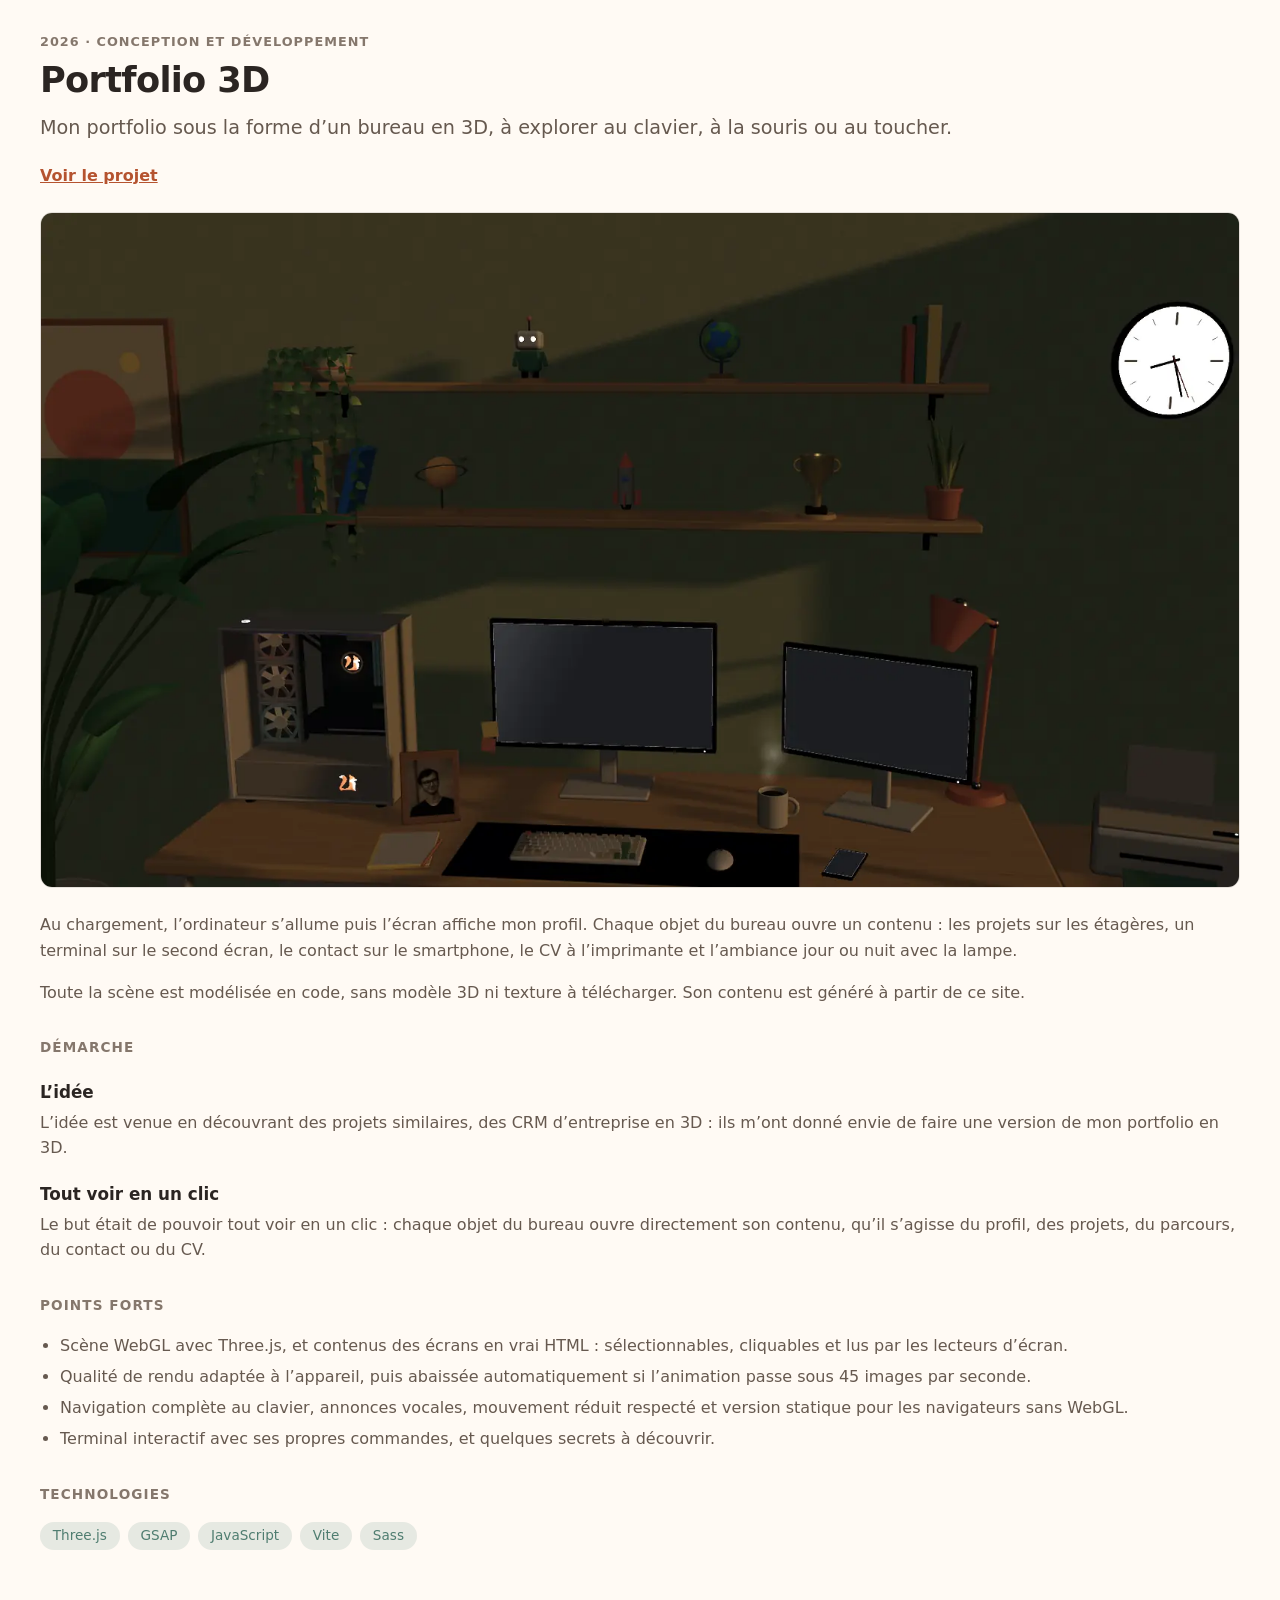
==== media/projects/portfolio-3d/fr.html @ 7d965a64 "Build 7eee1ef depuis renard-leo/portfolio-3d@prod" ====
<!doctype html>
<html lang="fr">
<head>
    <base target="_blank">
    <meta charset="utf-8">
    <meta name="viewport" content="width=device-width, initial-scale=1">
    <title>Portfolio 3D</title>
    <style>
        :root {
            --bg: #fffaf4; --text: #2b2522; --muted: #66594f; --faint: #85776c; --accent: #b5532f;
            --line: rgba(43, 37, 34, .12); --tag-bg: rgba(79, 125, 112, .14); --tag-text: #4f7d70;
            color-scheme: light;
        }
        /* Le portfolio indique son ambiance sur <html data-theme="day|night"> */
        :root[data-theme="night"] {
            --bg: #181922; --text: #f1ece6; --muted: #bcb2a9; --faint: #958b83; --accent: #f08a5d;
            --line: rgba(255, 255, 255, .12); --tag-bg: rgba(143, 193, 178, .16); --tag-text: #8fc1b2;
            color-scheme: dark;
        }
        * { box-sizing: border-box; }
        body { margin: 0; padding: 2rem 2.5rem 3rem; font: 1rem/1.6 system-ui, sans-serif; color: var(--muted); background: var(--bg); }
        .eyebrow { margin: 0 0 .5rem; font-size: .8rem; font-weight: 600; letter-spacing: .08em; text-transform: uppercase; color: var(--faint); }
        h1 { margin: 0 0 .75rem; font-size: 2.2rem; line-height: 1.15; letter-spacing: -.02em; color: var(--text); }
        h2 { margin: 2rem 0 .75rem; font-size: .85rem; letter-spacing: .08em; text-transform: uppercase; color: var(--faint); }
        h3 { margin: 1.25rem 0 .25rem; font-size: 1.05rem; color: var(--text); }
        h3 + p { margin-top: 0; }
        .lead { margin-top: 0; font-size: 1.2rem; }
        .links { display: flex; flex-wrap: wrap; gap: .5rem 1.5rem; margin: 1rem 0 0; }
        figure { margin: 1.5rem 0; }
        figcaption { margin-top: .5rem; font-size: .85rem; line-height: 1.4; color: var(--faint); }
        img { display: block; width: 100%; height: auto; border: 1px solid var(--line); border-radius: .75rem; }
        ul { padding-left: 1.25rem; }
        li + li { margin-top: .35rem; }
        a { font-weight: 600; color: var(--accent); }
        .tags { display: flex; flex-wrap: wrap; gap: .5rem; padding: 0; list-style: none; }
        .tags li { margin: 0; padding: .2rem .8rem; font-size: .85rem; font-weight: 500; color: var(--tag-text); background: var(--tag-bg); border-radius: 999px; }
    </style>
</head>
<body>
    <p class="eyebrow">2026 · Conception et développement</p>
    <h1>Portfolio 3D</h1>
    <p class="lead">Mon portfolio sous la forme d’un bureau en 3D, à explorer au clavier, à la souris ou au toucher.</p>
    <p class="links"><a href="http://localhost/projets/portfolio">Voir le projet</a></p>
    <figure>
        <img src="images/cover.webp" alt="Le bureau en 3D du portfolio : ordinateur, écrans, étagères d’objets, lampe et plantes." width="1600" height="900">
    </figure>
    <p>Au chargement, l’ordinateur s’allume puis l’écran affiche mon profil. Chaque objet du bureau ouvre un contenu : les projets sur les étagères, un terminal sur le second écran, le contact sur le smartphone, le CV à l’imprimante et l’ambiance jour ou nuit avec la lampe.</p>
    <p>Toute la scène est modélisée en code, sans modèle 3D ni texture à télécharger. Son contenu est généré à partir de ce site.</p>
    <h2>Démarche</h2>
    <h3>L’idée</h3>
    <p>L’idée est venue en découvrant des projets similaires, des CRM d’entreprise en 3D : ils m’ont donné envie de faire une version de mon portfolio en 3D.</p>
    <h3>Tout voir en un clic</h3>
    <p>Le but était de pouvoir tout voir en un clic : chaque objet du bureau ouvre directement son contenu, qu’il s’agisse du profil, des projets, du parcours, du contact ou du CV.</p>
    <h2>Points forts</h2>
    <ul>
        <li>Scène WebGL avec Three.js, et contenus des écrans en vrai HTML : sélectionnables, cliquables et lus par les lecteurs d’écran.</li>
        <li>Qualité de rendu adaptée à l’appareil, puis abaissée automatiquement si l’animation passe sous 45 images par seconde.</li>
        <li>Navigation complète au clavier, annonces vocales, mouvement réduit respecté et version statique pour les navigateurs sans WebGL.</li>
        <li>Terminal interactif avec ses propres commandes, et quelques secrets à découvrir.</li>
    </ul>
    <h2>Technologies</h2>
    <ul class="tags">
        <li>Three.js</li>
        <li>GSAP</li>
        <li>JavaScript</li>
        <li>Vite</li>
        <li>Sass</li>
    </ul>
</body>
</html>
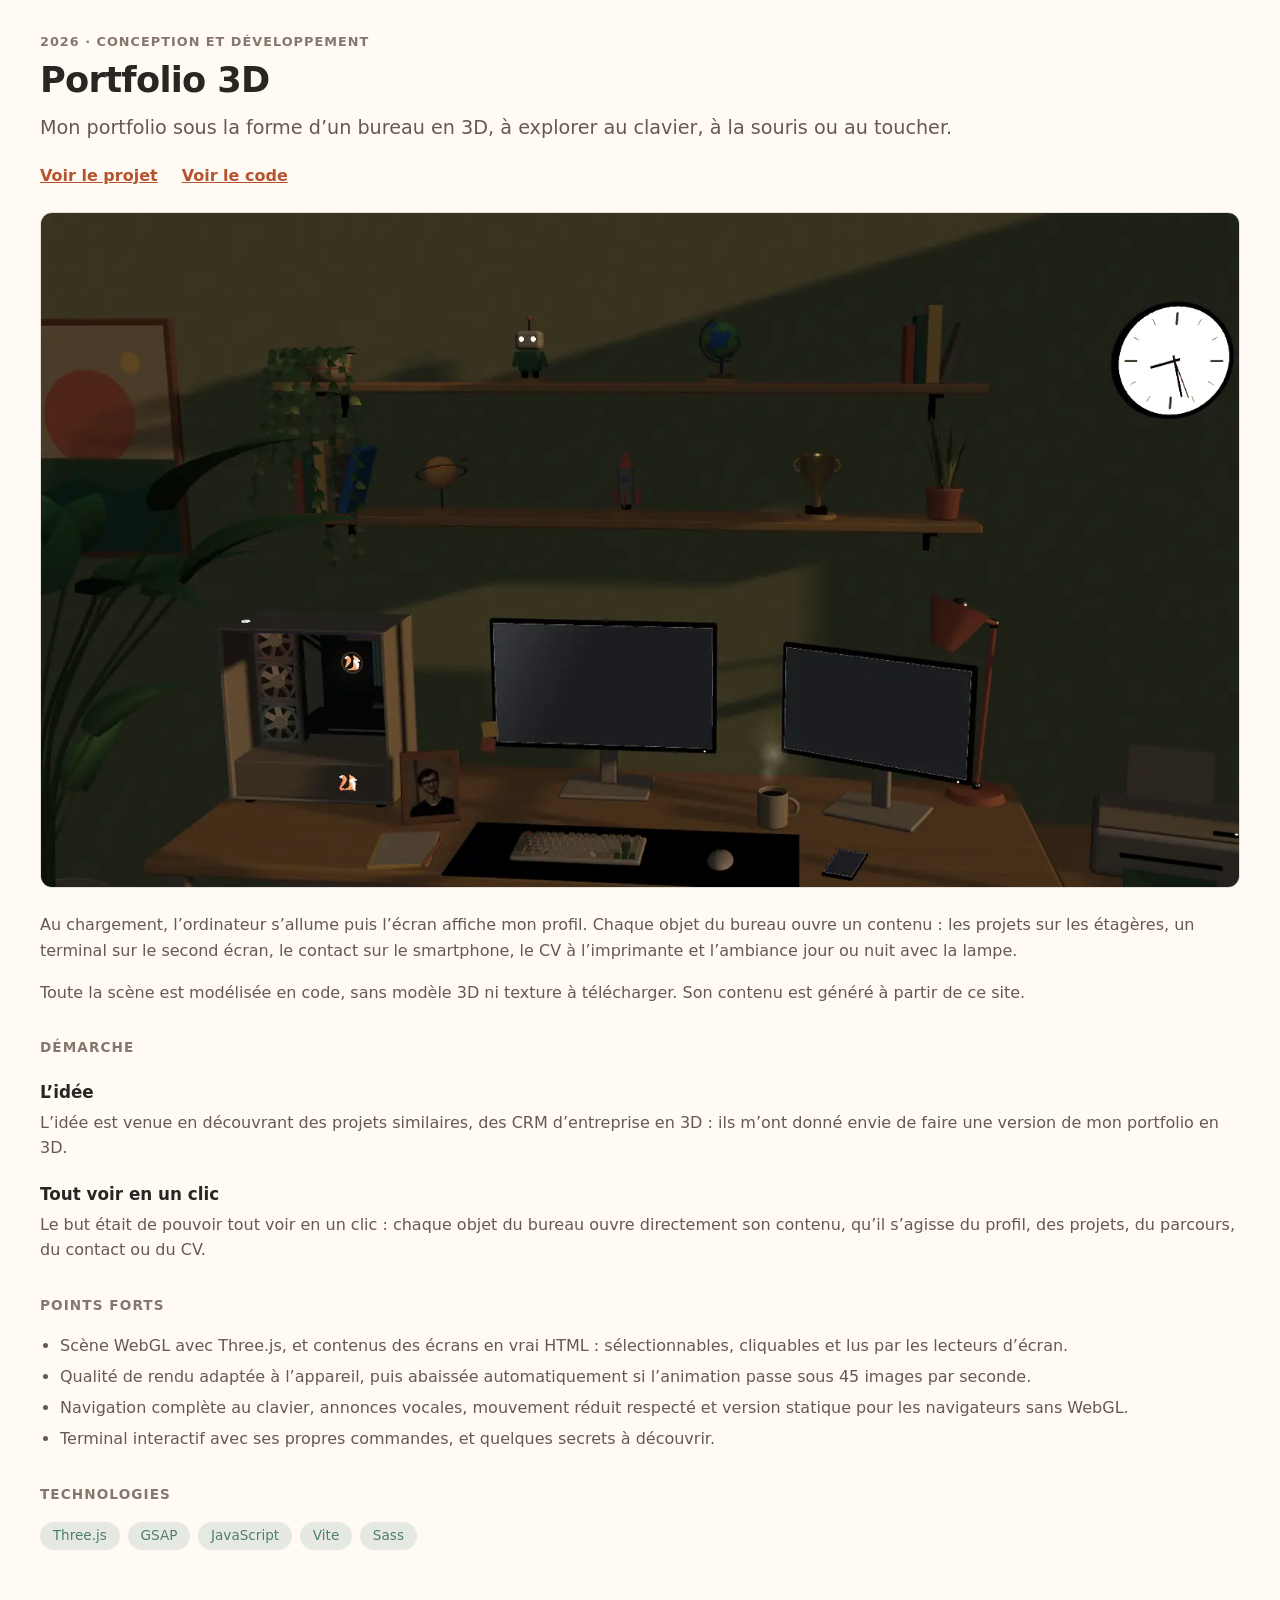
==== commit f26db5ac: "Build 650cdf4 depuis renard-leo/portfolio-3d@prod" ====
--- a/media/projects/portfolio-3d/fr.html
+++ b/media/projects/portfolio-3d/fr.html
@@ -40,7 +40,7 @@
     <p class="eyebrow">2026 · Conception et développement</p>
     <h1>Portfolio 3D</h1>
     <p class="lead">Mon portfolio sous la forme d’un bureau en 3D, à explorer au clavier, à la souris ou au toucher.</p>
-    <p class="links"><a href="http://localhost/projets/portfolio">Voir le projet</a></p>
+    <p class="links"><a href="https://work.renardleo.fr/portfolio-3d">Voir le projet</a> <a href="https://github.com/renard-leo/project--portfolio-3d">Voir le code</a></p>
     <figure>
         <img src="images/cover.webp" alt="Le bureau en 3D du portfolio : ordinateur, écrans, étagères d’objets, lampe et plantes." width="1600" height="900">
     </figure>
